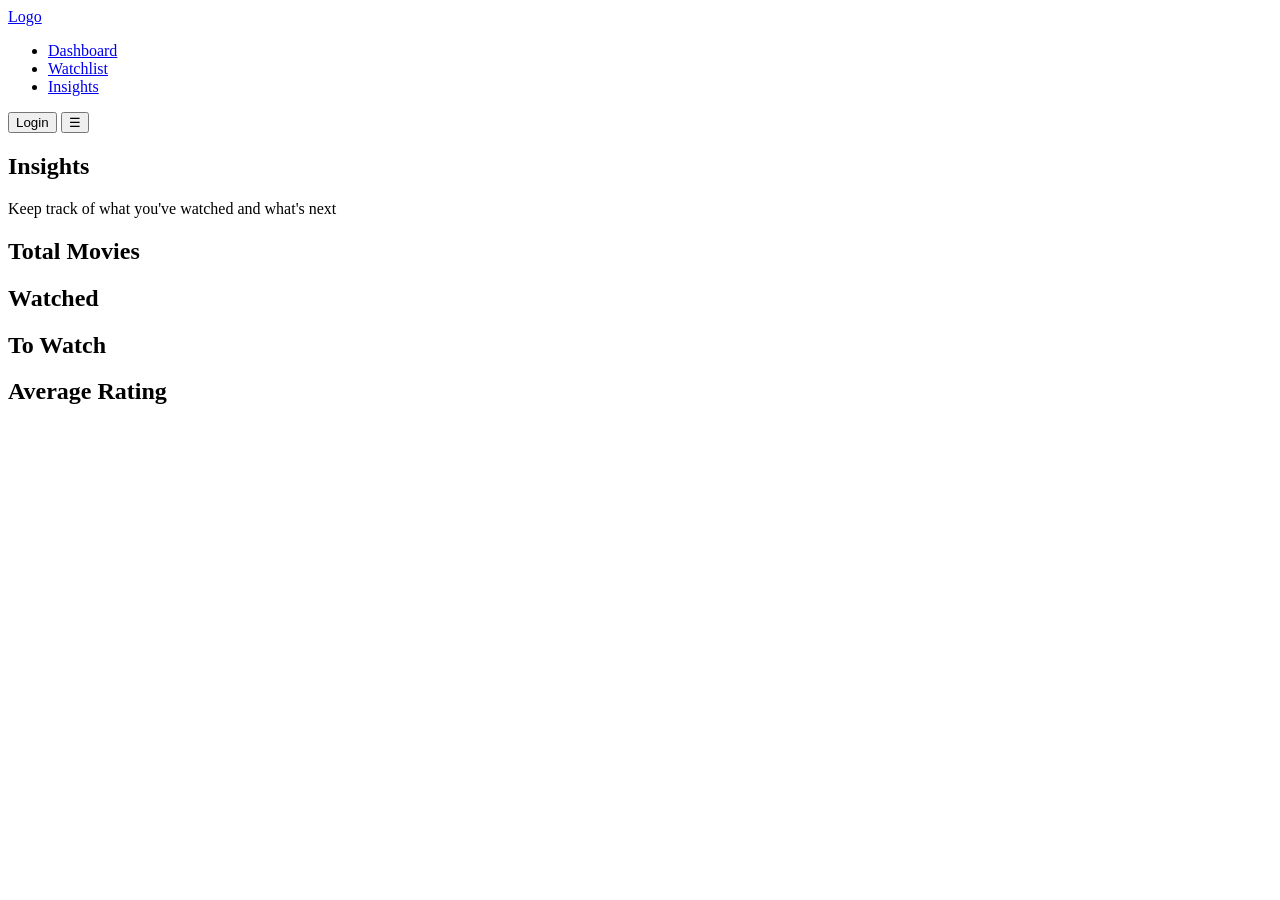
==== insights.html @ 9d000420 "Added Watchlist page and refined the UI" ====
<!DOCTYPE html>
<html lang="en">
<head>
    <meta charset="UTF-8">
    <meta name="viewport" content="width=device-width, initial-scale=1.0">
    <title>Movie Watchlist</title>
</head>
<body>
    <main>
        <!-- Navigation Bar-->

        <header>
            <nav id = "navbar" class="navbar">
                <a class = "logo" href = "/">Logo</a>

                <ul class = "nav-menu">
                    <li><a href = "index.html">Dashboard</a></li>
                    <li><a href = "watchlist.html">Watchlist</a></li>
                    <li><a href = "insights.html">Insights</a></li>
                </ul>

                <div class = "nav-actions">
                    <button class = "login-btn">Login</button>

                    <button class = "menu-toggle" aria-label="Open Menu">☰</button>
                </div>
            </nav>
        </header>

        <!-- Insights Page-->
         <section class = "insights-section" id = "insights-section">
            <div class = "insights-container">
                <div class = "insights-title-block">
                    <h1 class = "insights-title">Insights</h1>
                    <p class = "insights-subtitle">Keep track of what you've watched and what's next</p>
                </div>

                <div class = "insights-content">
                    <div class = "insights-card-block">
                        <article class = "insight-card">
                            <h2>Total Movies</h2>
                            <p></p>
                        </article>

                        <article class = "insight-card">
                            <h2>Watched</h2>
                            <p></p>
                        </article>

                        <article class = "insight-card">
                            <h2>To Watch</h2>
                            <p></p>
                        </article>

                        <article class = "insight-card">
                            <h2>Average Rating</h2>
                            <p></p>
                        </article>
                    </div>
                </div>
            </div>
         </section>
    </main>
    
</body>
</html>
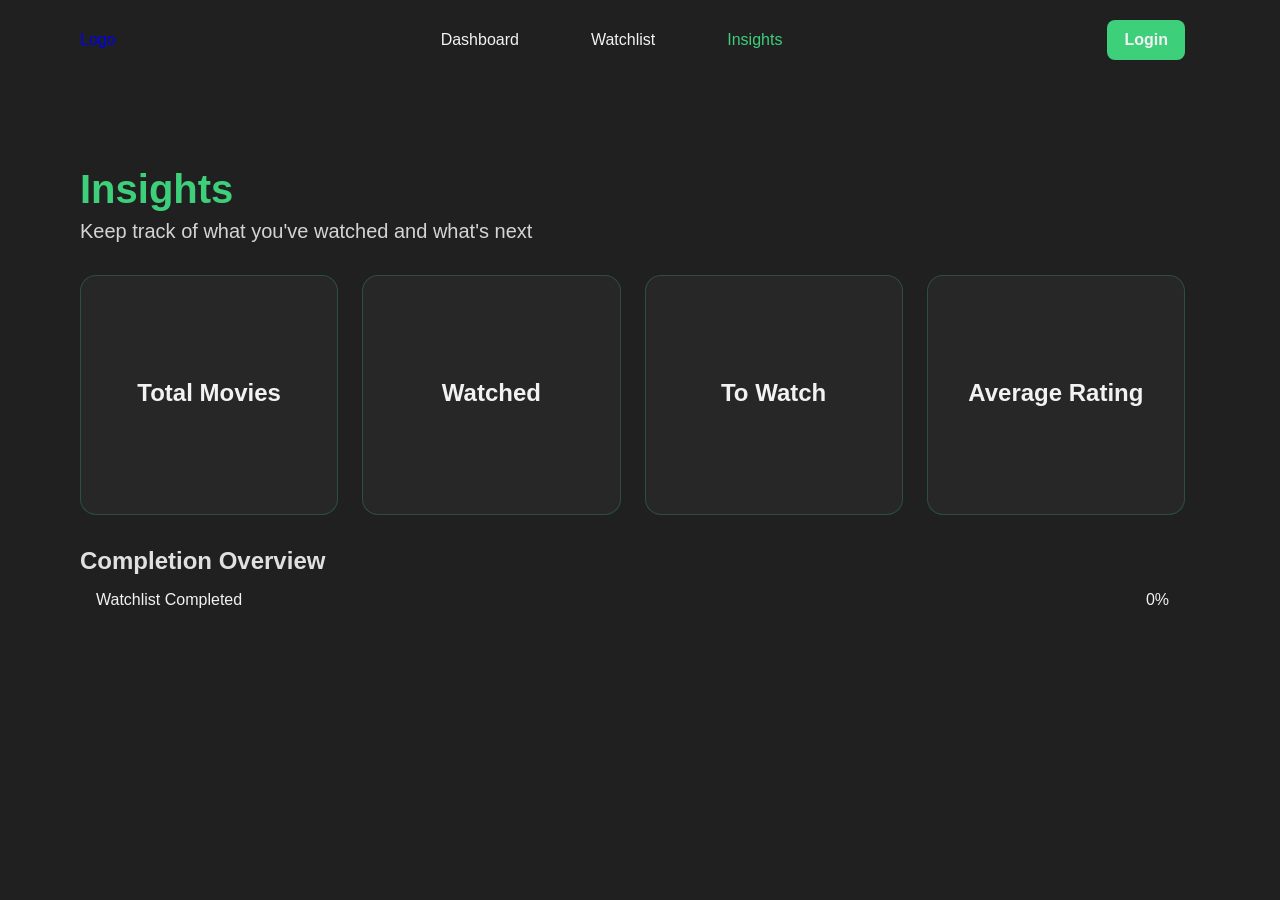
==== commit 4889d9dd: "Added movie creation, deletion and status update features" ====
--- a/insights.html
+++ b/insights.html
@@ -3,6 +3,7 @@
 <head>
     <meta charset="UTF-8">
     <meta name="viewport" content="width=device-width, initial-scale=1.0">
+    <link rel = "stylesheet" href = "style.css">
     <title>Movie Watchlist</title>
 </head>
 <body>
@@ -16,7 +17,7 @@
                 <ul class = "nav-menu">
                     <li><a href = "index.html">Dashboard</a></li>
                     <li><a href = "watchlist.html">Watchlist</a></li>
-                    <li><a href = "insights.html">Insights</a></li>
+                    <li><a href = "insights.html" class = "active">Insights</a></li>
                 </ul>
 
                 <div class = "nav-actions">
@@ -36,31 +37,66 @@
                 </div>
 
                 <div class = "insights-content">
-                    <div class = "insights-card-block">
-                        <article class = "insight-card">
+                    <div class = "movie-stats-cards">
+                        <article class = "movie-stat-card">
                             <h2>Total Movies</h2>
                             <p></p>
                         </article>
 
-                        <article class = "insight-card">
+                        <article class = "movie-stat-card">
                             <h2>Watched</h2>
                             <p></p>
                         </article>
 
-                        <article class = "insight-card">
+                        <article class = "movie-stat-card">
                             <h2>To Watch</h2>
                             <p></p>
                         </article>
 
-                        <article class = "insight-card">
+                        <article class = "movie-stat-card">
                             <h2>Average Rating</h2>
                             <p></p>
                         </article>
+                    </div>
+
+                    <div class = "completion-overview">
+                        <div class = "completion-title">
+                            <h2>Completion Overview</h2>
+                        </div>
+
+                        <!--
+                        <div class = "completion-stats">
+                            <div class = "completion-stat">
+                                <span class = "stat-value" id = "total-movies">0</span>
+                                <span class = "stat-label">Total Movies</span>
+                            </div>
+                            <div class = "completion-stat">
+                                <span class = "stat-value" id = "watched-movies">0</span>
+                                <span class = "stat-label">Watched</span>
+                            </div>
+                            <div class = "completion-stat">
+                                <span class = "stat-value" id = "remaining-movies">0</span>
+                                <span class = "stat-label">To Watch</span>
+                            </div>
+                        </div> -->
+
+                        <div class = "completion-progress">
+                            <div class = "progress-header">
+                                <span class = "span-wlcmptd">Watchlist Completed</span>
+                                <span id = "completion-percentage">0%</span>
+                            </div>
+                            <div class = "progress-bar">
+                                <div class = "progress-fill" id = "progress-fill">
+                                </div>
+                            </div>
+                        </div>
                     </div>
                 </div>
             </div>
          </section>
     </main>
     
+
+    <script src = "script.js"></script>
 </body>
 </html>
--- a/style.css
+++ b/style.css
@@ -0,0 +1,827 @@
+:root
+{
+    --bg-color: #202020;
+    --bgtran-color: #272727;
+
+    --primary-text: #f2f2f2;
+    --secondary-text: #e0e0e0;
+    --subtitle-text: #d4d4d4;
+
+    --accent-color: #3dcf7a;
+    --acctran-color: #3dcf7a3d;
+
+    --navbar-height: 87px;
+}
+
+
+/* =========================
+   Global
+========================= */
+
+*,
+::before,
+::after
+{
+    margin: 0;
+    padding: 0;
+    box-sizing: border-box;
+}
+
+html
+{
+    overflow-y: auto;
+    scroll-behavior: smooth;
+    scrollbar-gutter: stable;
+}
+
+body
+{
+    font-family:
+        'Lucida Sans',
+        'Lucida Sans Regular',
+        'Lucida Grande',
+        'Lucida Sans Unicode',
+        Verdana,
+        sans-serif;
+
+    color: var(--primary-text);
+    background-color: var(--bg-color);
+}
+
+
+/* =========================
+   Navigation Bar
+========================= */
+
+.navbar
+{
+    display: flex;
+    flex-direction: row;
+    justify-content: space-between;
+    align-items: center;
+
+    position: fixed;
+    top: 0;
+    left: 0;
+    z-index: 100;
+
+    width: 100%;
+    padding: 1.25rem 5rem;
+
+    background: transparent;
+
+    transition: background-color 0.6s ease;
+}
+
+.navbar.sticky
+{
+    background-color: var(--bg-color);
+
+    box-shadow: 0 4px 10px rgba(46, 109, 77, 0.11);
+}
+
+.logo
+{
+    display: inline-block;
+
+    text-decoration: none;
+}
+
+.navbar.sticky .logo
+{
+    transform: scale(0.9);
+}
+
+.nav-menu
+{
+    display: flex;
+    gap: 3.0rem;
+
+    list-style: none;
+}
+
+.nav-menu a
+{
+    display: inline-block;
+
+    padding: 0.5rem 0.75rem;
+
+    color: var(--primary-text);
+    background-color: transparent;
+
+    font-size: 1rem;
+    text-decoration: none;
+
+    border-radius: 10rem;
+
+    transition:
+        color 0.6s ease,
+        background-color 0.6s ease,
+        padding 0.3s ease,
+        font-size 0.1s ease,
+        font-weight 0.1s ease;
+}
+
+.nav-menu a:hover
+{
+    padding: 0.5rem 1rem;
+
+    color: var(--accent-color);
+    background-color: var(--acctran-color);
+
+    font-weight: 500;
+    border-radius: 10rem;
+}
+
+.nav-menu .active
+{
+    font-weight: 500;
+    color: var(--accent-color);
+}
+
+.login-btn
+{
+    padding: 0.625rem 1rem;
+
+    color: var(--primary-text);
+    background-color: var(--accent-color);
+
+    font-size: 1rem;
+    font-weight: 600;
+
+    border: 1px solid transparent;
+    border-radius: 0.5rem;
+
+    cursor: pointer;
+}
+
+.menu-toggle
+{
+    display: none;
+
+    color: var(--accent-color);
+    background: none;
+
+    font-size: 2rem;
+
+    border: none;
+
+    cursor: pointer;
+}
+
+
+/* =========================
+   Dashboard Section
+========================= */
+
+.dashboard-section
+{
+    margin-top: var(--navbar-height);
+    padding: 5rem;
+}
+
+.dashboard-container
+{
+    display: flex;
+    flex-direction: column;
+
+    gap: 4rem;
+}
+
+.dbstats-block
+{
+    display: flex;
+    flex-direction: column;
+
+    gap: 2.5rem;
+}
+
+.dbtext-block
+{
+    display: flex;
+    flex-direction: column;
+
+    gap: 0.5rem;
+}
+
+.dbtext-block h1
+{
+    color: var(--accent-color);
+    font-size: 2.5rem;
+}
+
+.dbtext-block p
+{
+    color: var(--subtitle-text);
+    font-size: 1.25rem;
+}
+
+.movie-stats-cards
+{
+    display: flex;
+    flex-direction: row;
+
+    gap: 1.5rem;
+}
+
+.movie-stat-card
+{
+    display: flex;
+    flex: 1;
+    flex-direction: column;
+    justify-content: center;
+    align-items: center;
+
+    min-height: 15rem;
+    padding: 1.5rem;
+
+    color: var(--primary-text);
+    background-color: var(--bgtran-color);
+
+    border: 1px solid var(--acctran-color);
+    border-radius: 1rem;
+
+    gap: 0.25rem;
+
+    cursor: pointer;
+
+    transition:
+        transform 0.15s ease, 
+        background-color 0.2s ease;
+}
+
+.movie-stat-card h3
+{
+    color: var(--secondary-text);
+    font-size: 1.25rem;
+}
+
+.movie-stat-card p
+{
+    color: var(--accent-color);
+    font-size: 2.5rem;
+}
+
+.movie-stat-card:hover
+{
+    background-color: var(--acctran-color);
+    transform: translateY(0.25rem);
+}
+
+
+/* =========================
+   Dashboard Watchlist
+========================= */
+
+.watchlist-section
+{
+    margin-top: var(--navbar-height);
+    padding: 2rem 5rem;
+}
+
+.watchlist-container
+{
+    display: flex;
+    flex-direction: column;
+
+    gap: 2rem;
+}
+
+.watchlist-content
+{
+    display: flex;
+    justify-content: space-between;
+    align-items: center;
+}
+
+.watchlist-header
+{
+    display: flex;
+    flex-direction: column;
+
+    gap: 0.25rem;
+}
+
+.watchlist-header h2
+{
+    color: var(--accent-color);
+    font-size: 1.5rem;
+}
+
+.watchlist-header p
+{
+    color: var(--subtitle-text);
+    font-size: 1rem;
+}
+.seeall-btn
+{
+    background-color: transparent;
+    border: 1px solid var(--secondary-text);
+    color: var(--primary-text);
+    
+    text-decoration: none;
+
+    padding: 0.5rem 1rem;
+    border-radius: 0.5rem;
+}
+
+
+.filters-btn
+{
+    display: flex;
+    flex-direction: row;
+
+    gap: 0.75rem;
+}
+
+.filters-btn button
+{
+    padding: 0.5rem 1rem;
+
+    color: var(--secondary-text);
+    background-color: transparent;
+
+    font-size: 0.875rem;
+
+    border: 1px solid #e0e0e07c;
+    border-radius: 0.5rem;
+
+    cursor: pointer;
+
+    transition:
+        background-color 0.3s ease,
+        border-color 0.2s ease,
+        color 0.2s ease;
+}
+
+.filters-btn button:hover
+{
+    color: var(--accent-color);
+    background-color: var(--acctran-color);
+
+    border-color: var(--accent-color);
+}
+
+
+/* =========================
+   Watchlist Page
+========================= */
+
+.wlpage-section
+{
+    display: flex;
+    flex-direction: column;
+
+    margin-top: var(--navbar-height);
+    padding: 5rem;
+    gap: 2rem;
+}
+
+.wlpage-content
+{
+    display: flex;
+    flex-direction: column;
+    justify-content: center;
+
+    gap: 0.5rem;
+}
+
+.wlpage-content h1
+{
+    color: var(--accent-color);
+    font-size: 2.5rem;
+}
+
+.wlpage-content p
+{
+    color: var(--subtitle-text);
+    font-size: 1.25rem;
+}
+
+.wlpage-block
+{
+    display: flex;
+    flex-direction: column;
+
+    gap: 2rem;
+}
+
+
+/* =========================
+   Add Movie
+========================= */
+
+.add-movie
+{
+    display: flex;
+    flex-direction: column;
+
+    gap: 1.5rem;
+}
+
+.add-movie-form
+{
+    display: flex;
+    flex-direction: column;
+
+    gap: 1rem;
+}
+
+.movie-input-group
+{
+    display: flex;
+    flex-direction: column;
+
+    gap: 0.5rem;
+}
+
+.movie-input-group label
+{
+    color: var(--secondary-text);
+
+    font-size: 1rem;
+    font-weight: 500;
+}
+
+.movie-input-group input
+{
+    width: 100%;
+    padding: 1rem;
+
+    color: var(--primary-text);
+    background-color: var(--bgtran-color);
+
+    border: 1px solid var(--acctran-color);
+    border-radius: 0.75rem;
+
+    outline: none;
+}
+
+.movie-input-group input:focus
+{
+    border-color: var(--accent-color);
+}
+
+
+/* =========================
+   Poster Upload
+========================= */
+
+.poster-input-group
+{
+    display: flex;
+    flex-direction: column;
+
+    gap: 0.75rem;
+}
+
+.movie-poster
+{
+    color: var(--secondary-text);
+
+    font-size: 1rem;
+    font-weight: 500;
+}
+
+.poster-upload-box
+{
+    display: flex;
+    flex-direction: column;
+    justify-content: center;
+    align-items: center;
+
+    height: 20rem;
+    padding: 3rem;
+
+    color: var(--secondary-text);
+    background-color: var(--bgtran-color);
+
+    border: 1px dashed var(--accent-color);
+    border-radius: 1rem;
+
+    gap: 0.25rem;
+
+    cursor: pointer;
+
+    transition: background-color 0.3s ease;
+}
+
+.poster-upload-box:hover
+{
+    background-color: #3333333d;
+}
+
+.dragdrop-text
+{
+    color: var(--secondary-text);
+
+    font-size: 1rem;
+    font-style: italic;
+}
+
+.upload-text
+{
+    color: var(--accent-color);
+
+    font-size: 1rem;
+    font-weight: 600;
+}
+
+#poster-input
+{
+    display: none;
+}
+
+
+/* =========================
+   Add Movie Button
+========================= */
+
+.add-movie-btn
+{
+    display: block;
+
+    width: 100%;
+    padding: 1rem 0;
+
+    color: var(--primary-text);
+    background-color: var(--accent-color);
+
+    font-size: 1.25rem;
+    font-weight: 600;
+
+    border: none;
+    border-radius: 0.5rem;
+
+    cursor: pointer;
+
+    transition:
+        background-color 0.2s ease,
+        transform 0.2s ease;
+}
+
+.add-movie-btn:hover
+{
+    transform: translateY(-0.1rem);
+}
+
+
+/* =========================
+   My Watchlist
+========================= */
+
+.mywatchlist-section
+{
+    display: flex;
+    flex-direction: column;
+
+    gap: 2rem;
+}
+
+.mywatchlist-section .watchlist-content
+{
+    display: flex;
+    justify-content: space-between;
+    align-items: center;
+}
+
+.wl-filtersbtn
+{
+    padding: 0.5rem 1rem;
+
+    color: var(--secondary-text);
+    background-color: transparent;
+
+    font-size: 0.875rem;
+
+    border: 1px solid #e0e0e07c;
+    border-radius: 0.5rem;
+
+    cursor: pointer;
+
+    transition:
+        background-color 0.3s ease,
+        border-color 0.2s ease,
+        color 0.2s ease;
+}
+
+.wl-filtersbtn:hover,
+.wl-filtersbtn.active
+{
+    color: var(--accent-color);
+    background-color: var(--acctran-color);
+
+    border-color: var(--accent-color);
+}
+
+
+/* =========================
+   Movie Cards
+========================= */
+
+.movie-poster-cards
+{
+    display: flex;
+    flex-wrap: wrap;
+
+    gap: 1.5rem;
+}
+
+.movie-poster-card
+{
+    display: flex;
+    flex-direction: column;
+
+    flex: 1;
+    min-width: 15rem;
+
+    overflow: hidden;
+
+    background-color: var(--bgtran-color);
+
+    border: 1px solid var(--acctran-color);
+    border-radius: 1rem;
+}
+
+.movie-card-image
+{
+    width: 100%;
+    aspect-ratio: 2 / 3;
+
+    overflow: hidden;
+}
+
+.movie-card-image img
+{
+    display: block;
+
+    width: 100%;
+    height: 100%;
+
+    object-fit: cover;
+}
+
+.movie-card-description
+{
+    display: flex;
+    flex-direction: column;
+
+    padding: 1rem;
+
+    gap: 0.5rem;
+}
+
+.movie-title
+{
+    color: var(--primary-text);
+
+    font-size: 1.1rem;
+}
+
+.movie-rating
+{
+    color: var(--accent-color);
+}
+
+.movie-status
+{
+    color: var(--secondary-text);
+}
+
+
+/* =========================
+   Empty Watchlist
+========================= */
+
+.watchlist-empty
+{
+    display: flex;
+    flex-direction: column;
+    justify-content: center;
+    align-items: center;
+
+    padding: 4rem 2rem;
+
+    text-align: center;
+
+    gap: 0.75rem;
+}
+
+.watchlist-empty[hidden]
+{
+    display: none;
+}
+
+.watchlist-empty h2
+{
+    color: var(--primary-text);
+}
+
+.watchlist-empty p
+{
+    color: var(--subtitle-text);
+}
+
+#empty-add-btn
+{
+    padding: 0.625rem 1rem;
+
+    color: var(--primary-text);
+    background-color: var(--accent-color);
+
+    border: none;
+    border-radius: 0.5rem;
+
+    cursor: pointer;
+}
+
+/* =========================
+   Insights Page
+========================= */
+
+.insights-section
+{
+    margin-top: var(--navbar-height);
+    padding: 5rem;
+}
+
+.insights-container
+{
+    display: flex;
+    flex-direction: column;
+
+    gap: 2rem;
+}
+
+.insights-title-block
+{
+    display: flex;
+    flex-direction: column;
+    gap: 0.5rem;
+}
+
+.insights-title-block h1
+{
+    font-size: 2.5rem;
+    color: var(--accent-color);
+}
+.insights-title-block p
+{
+    font-size: 1.25rem;
+    color: var(--subtitle-text);
+}
+
+/* movie-stat-card is in dashboard section */
+
+.insights-content
+{
+    display: flex;
+    flex-direction: column;
+    gap: 2rem;
+}
+
+.completion-overview
+{
+    display: flex;
+    flex-direction: column;
+
+    gap: 1rem;
+}
+
+.completion-title h2
+{
+    font-size: 1.5rem;
+    color: var(--secondary-text);
+}
+
+.progress-header
+{
+    display: flex;
+    flex-direction: row;
+    justify-content: space-between;
+
+    padding: 0 1rem;
+}
+
+.span-wlcmptd
+{
+    font-size: 1rem;
+    color: var(--primary-text);
+}
+
+
+/* =========================
+   Responsive Page
+========================= */
+
+
+
+
+
+
+
+
+
+
+
+
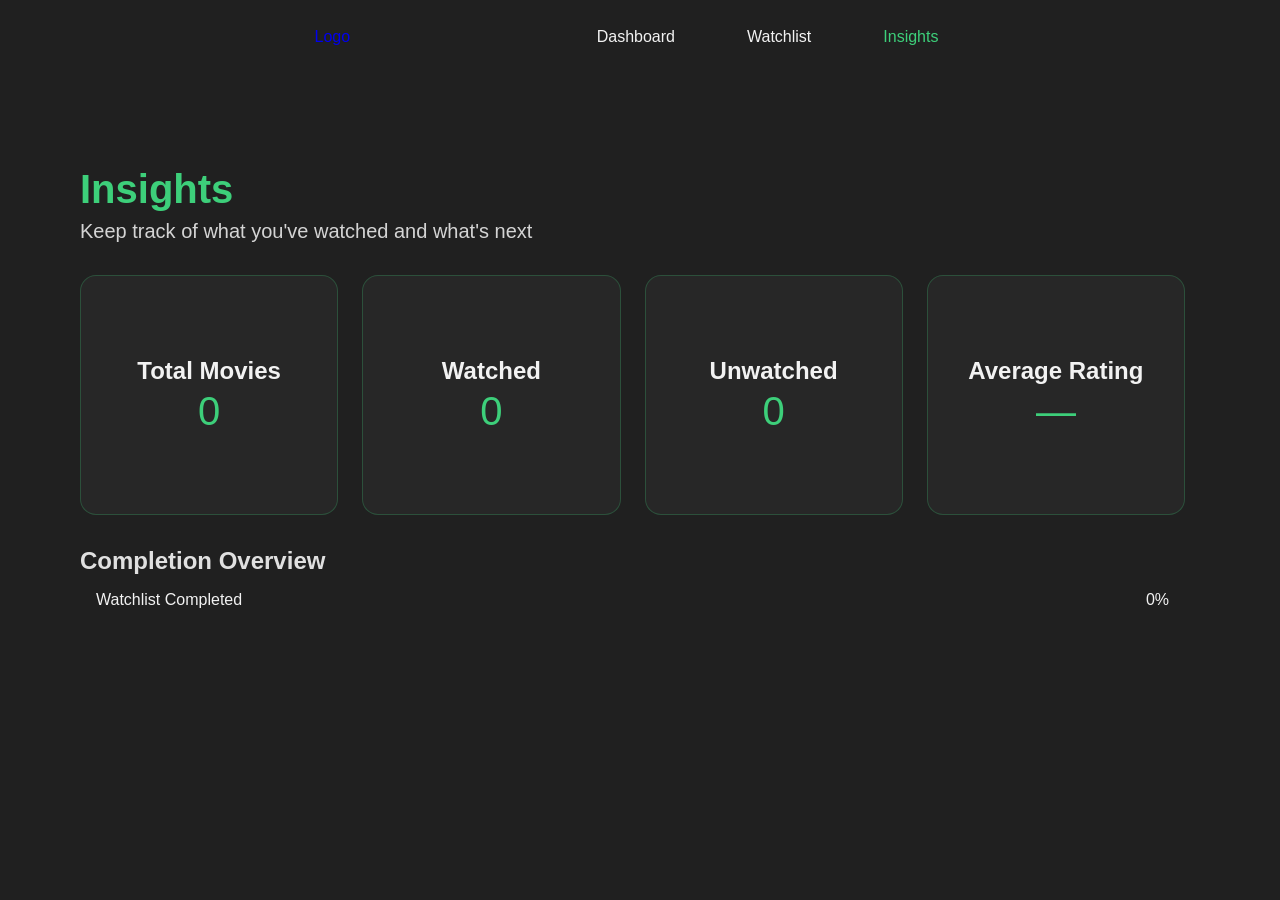
==== commit 03093c70: "Updated the index, watchlist, insights, css and script pages" ====
--- a/insights.html
+++ b/insights.html
@@ -20,15 +20,18 @@
                     <li><a href = "insights.html" class = "active">Insights</a></li>
                 </ul>
 
+            <!--
                 <div class = "nav-actions">
                     <button class = "login-btn">Login</button>
 
                     <button class = "menu-toggle" aria-label="Open Menu">☰</button>
                 </div>
+            -->
+
             </nav>
         </header>
 
-        <!-- Insights Page-->
+        <!-- Insights Page -->
          <section class = "insights-section" id = "insights-section">
             <div class = "insights-container">
                 <div class = "insights-title-block">
@@ -40,22 +43,22 @@
                     <div class = "movie-stats-cards">
                         <article class = "movie-stat-card">
                             <h2>Total Movies</h2>
-                            <p></p>
+                            <p id = "ins-total-movies"></p>
                         </article>
 
                         <article class = "movie-stat-card">
                             <h2>Watched</h2>
-                            <p></p>
+                            <p id = "ins-watched-movies"></p>
                         </article>
 
                         <article class = "movie-stat-card">
-                            <h2>To Watch</h2>
-                            <p></p>
+                            <h2>Unwatched</h2>
+                            <p id = "ins-unwatched-movies"></p>
                         </article>
 
                         <article class = "movie-stat-card">
                             <h2>Average Rating</h2>
-                            <p></p>
+                            <p id = "ins-average-rating"></p>
                         </article>
                     </div>
 
--- a/style.css
+++ b/style.css
@@ -2,6 +2,8 @@
 {
     --bg-color: #202020;
     --bgtran-color: #272727;
+
+    --white-color: #ffffff;
 
     --primary-text: #f2f2f2;
     --secondary-text: #e0e0e0;
@@ -9,6 +11,11 @@
 
     --accent-color: #3dcf7a;
     --acctran-color: #3dcf7a3d;
+
+    --rating-fill-color: #ffec46;
+    --rating-hollow-color: #ffe816;
+
+    --warning-color: #c73636;
 
     --navbar-height: 87px;
 }
@@ -57,7 +64,7 @@
 {
     display: flex;
     flex-direction: row;
-    justify-content: space-between;
+    justify-content: space-evenly;
     align-items: center;
 
     position: fixed;
@@ -325,7 +332,6 @@
     border-radius: 0.5rem;
 }
 
-
 .filters-btn
 {
     display: flex;
@@ -362,6 +368,13 @@
     border-color: var(--accent-color);
 }
 
+.dashboard-movie-cards
+{
+    display: grid;
+    grid-template-columns: repeat(4, 1fr);
+    gap: 1.25rem;
+}
+
 
 /* =========================
    Watchlist Page
@@ -565,6 +578,12 @@
     transform: translateY(-0.1rem);
 }
 
+.add-movie-btn:disabled
+{
+    color: #999999;
+    background-color: #333333;
+    cursor: not-allowed;
+}
 
 /* =========================
    My Watchlist
@@ -614,18 +633,85 @@
     border-color: var(--accent-color);
 }
 
+.movie-poster-cards
+{
+    display: grid;
+    grid-template-columns: repeat(4, 1fr);
+    gap: 2.25rem;
+
+    align-items: start;
+}
+
+/* =========================
+   Add Movie Button
+========================= */
+
+.search-container
+{
+    display: flex;
+    flex-direction: row;
+
+    align-items: stretch;
+    gap: 1rem;
+
+    width: 100%;
+}
+
+.search-bar
+{
+    flex: 9;
+
+    background-color: transparent;
+    border: 1px solid #333333;
+
+    border-radius: 1rem;
+    padding: 0.5rem 1rem;
+    cursor: pointer;
+
+    transition: color 0.3s ease, transform 0.3s ease;
+}
+.search-bar:hover
+{
+    border: 1px solid var(--acctran-color);
+    cursor: text;
+}
+.search-bar:focus
+{
+    border: 1px solid var(--accent-color);
+    color: var(--white-color);
+    outline: none;
+}
+
+.search-btn
+{
+    display: flex;
+    flex-direction: row;
+
+    flex: 1;
+    white-space: nowrap;
+
+    justify-content: center;
+    align-items: center;
+
+    color: var(--white-color);
+    background-color: var(--accent-color);
+
+    border-radius: 1rem;
+    padding: 0.5rem 0;
+    gap: 0.25rem;
+
+    border: transparent;
+    cursor: pointer;
+}
+.search-btn p
+{
+    font-size: 1rem;
+    font-weight: 600;
+}
 
 /* =========================
    Movie Cards
 ========================= */
-
-.movie-poster-cards
-{
-    display: flex;
-    flex-wrap: wrap;
-
-    gap: 1.5rem;
-}
 
 .movie-poster-card
 {
@@ -643,32 +729,53 @@
     border-radius: 1rem;
 }
 
-.movie-card-image
+.movie-card
+{
+    display: flex;
+    flex-direction: column;
+
+    padding: 0.75rem;
+
+    background-color: #272727;
+    border: 1px solid #333333;
+    border-radius: 1rem;
+
+    gap: 0.5rem;
+}
+
+.movie-card h2
+{
+    font-size: 1.25rem;
+}
+
+.movie-card img
 {
     width: 100%;
-    aspect-ratio: 2 / 3;
+    height: 15rem;
+
+    aspect-ratio: 3/4;
+    object-fit: cover;
+
+    border-radius: 0.5rem;
+    display: block;
 
     overflow: hidden;
 }
 
-.movie-card-image img
-{
-    display: block;
-
-    width: 100%;
-    height: 100%;
-
-    object-fit: cover;
-}
-
-.movie-card-description
-{
-    display: flex;
-    flex-direction: column;
-
-    padding: 1rem;
-
-    gap: 0.5rem;
+.movie-text-content
+{
+    display: flex;
+    flex-direction: column;
+
+    gap: 0.75rem;
+}
+
+.movie-description
+{
+    display: flex;
+    flex-direction: column;
+
+    gap: 0rem;
 }
 
 .movie-title
@@ -678,16 +785,115 @@
     font-size: 1.1rem;
 }
 
+.movie-info
+{
+    display: flex;
+    flex-direction: row;
+
+    justify-content: space-between;
+    align-items: center;
+
+    gap: 1rem;
+}
+
+.movie-status
+{
+
+    font-size: 1rem;
+    font-size: 400;
+    
+    color: var(--secondary-text);
+    width: auto;
+}
+
 .movie-rating
 {
-    color: var(--accent-color);
-}
-
-.movie-status
-{
-    color: var(--secondary-text);
-}
-
+    min-width: 8rem;
+    color: var(--accent-color);
+    cursor: pointer;
+
+    justify-content: center;
+}
+
+.rating-star
+{
+    border: none;
+    background: transparent;
+    padding: 0;
+
+    font-size: 1.25rem;
+    line-height: 1;
+
+    cursor: pointer;
+    color: var(--rating-fill-color);
+
+    transition: color 0.4s ease, transform 0.2s ease;
+}
+.rating-star:hover
+{
+    color: var(--rating-hollow-color);
+    transform: scale(1.2);
+}
+.rating-star:focus
+{
+    outline: none;
+}
+.rating-star:active
+{
+    transform: scale(0.85);
+}
+
+.movie-actions
+{
+    display: flex;
+    flex-direction: row;
+    justify-content: space-between;
+}
+
+.watch-btn
+{
+    background-color: transparent;
+    color: var(--accent-color);
+    border: 1px solid var(--accent-color);
+
+    font-size: 1rem;
+    font-weight: 600;
+    border-radius: 0.5rem;
+    padding: 0.75rem 0.75rem;
+
+    cursor: pointer;
+    transition: color 0.4s ease, transform 0.4s ease;
+}
+.watch-btn:hover
+{
+    background-color: var(--accent-color);
+    color: var(--white-color);
+
+    transform: scale(0.95);
+}
+
+.delete-btn
+{
+    color: var(--warning-color);
+    background-color: transparent;
+
+    font-size: 1rem;
+    font-weight: 600;
+
+    border: 1px solid var(--warning-color);
+    border-radius: 0.5rem;
+    padding: 0.5rem 0.75rem;
+
+    cursor: pointer;
+    transition: color 0.4s ease, transform 0.4s ease;
+}
+.delete-btn:hover
+{
+    background-color: var(--warning-color);
+    color: var(--white-color);
+
+    transform: scale(0.95);
+}
 
 /* =========================
    Empty Watchlist
